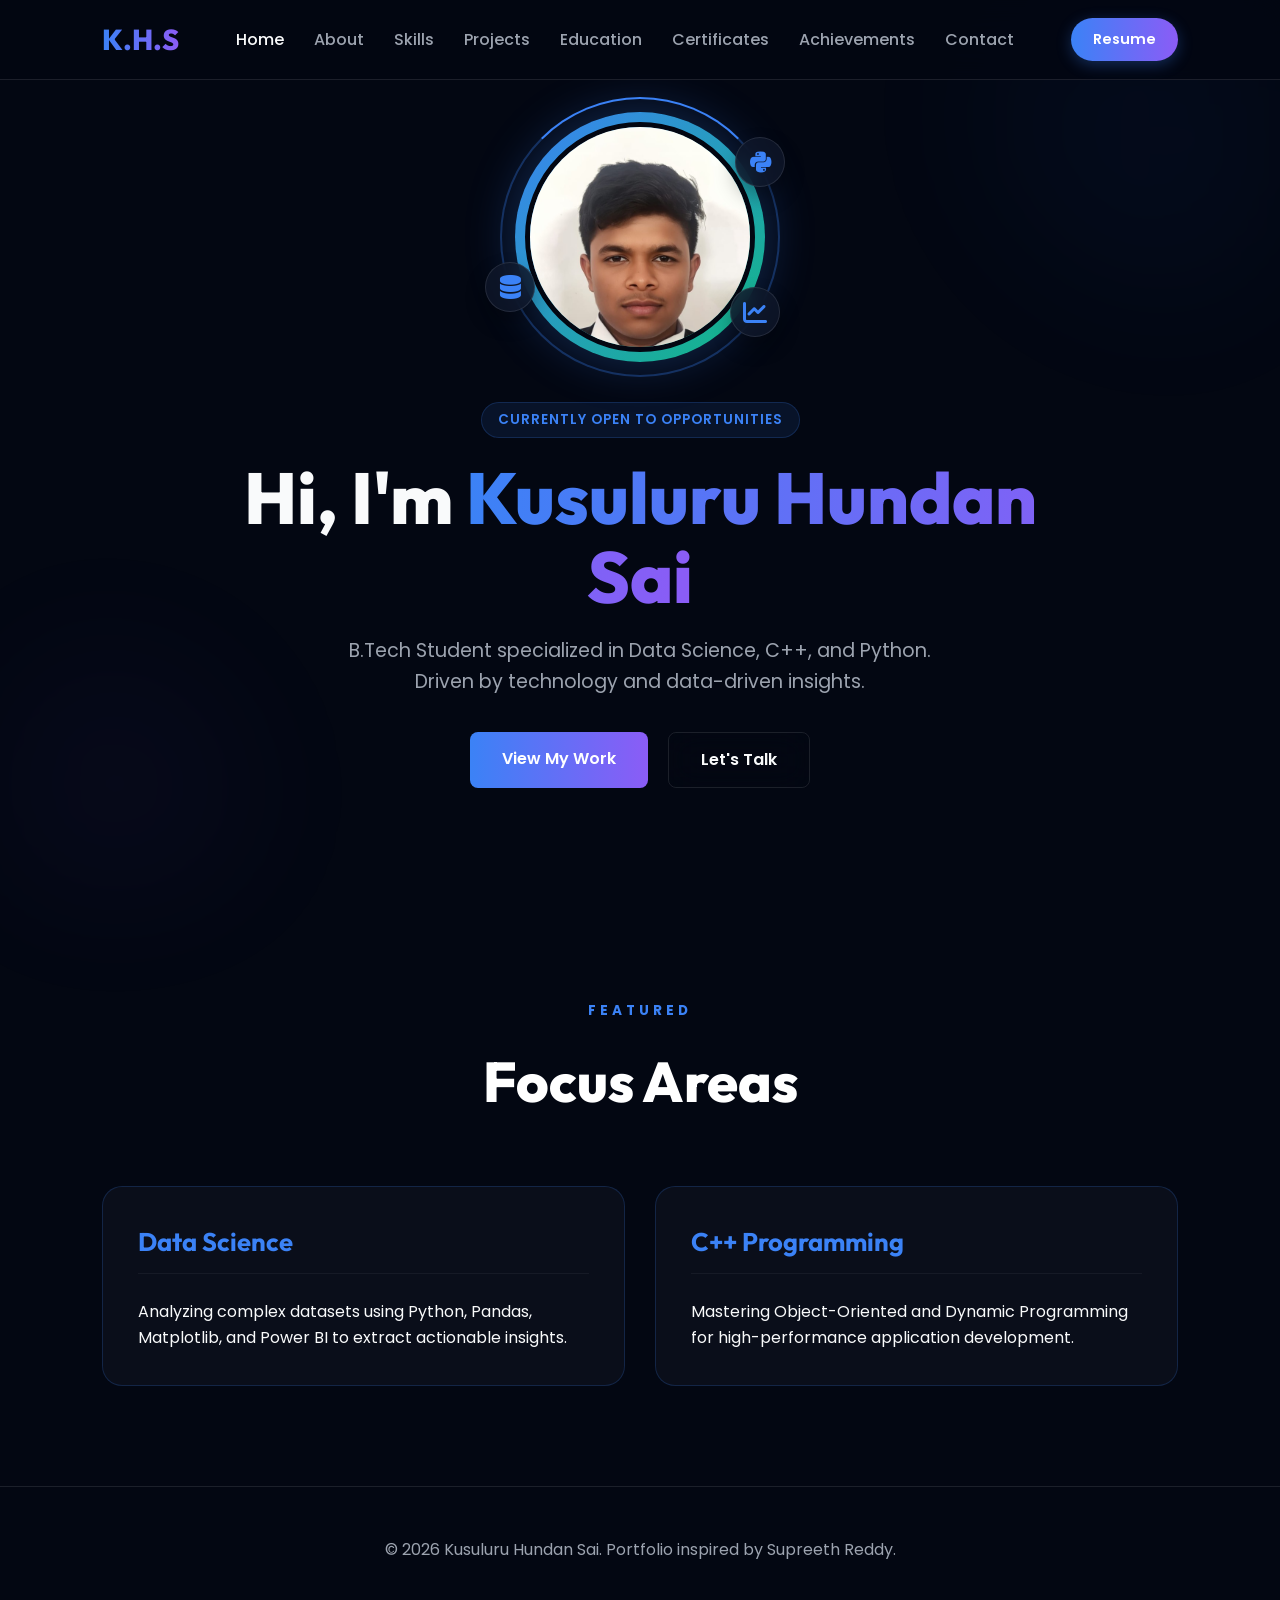
==== index.html @ da3a810d "first commit" ====
<!DOCTYPE html>
<html lang="en">

<head>
    <meta charset="UTF-8">
    <meta name="viewport" content="width=device-width, initial-scale=1.0">
    <title>Kusuluru Hundan Sai | Portfolio</title>
    <link rel="stylesheet" href="style.css">
    <link rel="stylesheet" href="https://cdnjs.cloudflare.com/ajax/libs/font-awesome/6.4.0/css/all.min.css">
    <link rel="stylesheet" href="https://unpkg.com/aos@next/dist/aos.css" />
</head>

<body>
    <div class="noise-overlay"></div>
    <div class="bg-blobs">
        <div class="blob blob-1"></div>
        <div class="blob blob-2"></div>
    </div>

    <nav>
        <div class="nav-logo">K.H.S</div>
        <div class="nav-links">
            <a href="index.html" class="active">Home</a>
            <a href="about.html">About</a>
            <a href="skills.html">Skills</a>
            <a href="projects.html">Projects</a>
            <a href="education.html">Education</a>
            <a href="certificates.html">Certificates</a>
            <a href="achievements.html">Achievements</a>
            <a href="contact.html">Contact</a>
        </div>
        <a href="#" class="btn-resume">Resume</a>
    </nav>

    <header class="hero">
        <div class="hero-content" data-aos="fade-up">
            <div class="hero-image">
                <div class="orbit-ring"></div>
                <img src="assets/profile.png" alt="Kusuluru Hundan Sai">
                <div class="tech-bubble tb-1"><i class="fab fa-python"></i></div>
                <div class="tech-bubble tb-2"><i class="fas fa-database"></i></div>
                <div class="tech-bubble tb-3"><i class="fas fa-chart-line"></i></div>
            </div>
            <div class="hero-badge">Currently Open to Opportunities</div>
            <h1 class="hero-title">Hi, I'm <span>Kusuluru Hundan Sai</span></h1>
            <p class="hero-desc">B.Tech Student specialized in Data Science, C++, and Python. Driven by technology and
                data-driven insights.</p>
            <div class="hero-btns">
                <a href="projects.html" class="btn-primary">View My Work</a>
                <a href="contact.html" class="btn-secondary">Let's Talk</a>
            </div>
        </div>
    </header>

    <section class="highlights">
        <div class="section-head" data-aos="fade-up">
            <span class="section-tag">Featured</span>
            <h2 class="section-title">Focus Areas</h2>
        </div>
        <div class="skills-editorial-grid">
            <div class="skill-category-card" data-aos="fade-right">
                <h3 class="skill-cat-title">Data Science</h3>
                <p>Analyzing complex datasets using Python, Pandas, Matplotlib, and Power BI to extract actionable
                    insights.</p>
            </div>
            <div class="skill-category-card" data-aos="fade-left">
                <h3 class="skill-cat-title">C++ Programming</h3>
                <p>Mastering Object-Oriented and Dynamic Programming for high-performance application development.</p>
            </div>
        </div>
    </section>

    <footer>
        <p>&copy; 2026 Kusuluru Hundan Sai. Portfolio inspired by Supreeth Reddy.</p>
    </footer>

    <script src="https://unpkg.com/aos@next/dist/aos.js"></script>
    <script>
        AOS.init({ duration: 1000, once: true });
    </script>
</body>

</html>
---- style.css ----
@import url('https://fonts.googleapis.com/css2?family=Poppins:wght@300;400;500;600;700;800&family=Outfit:wght@300;400;500;600;700;800&display=swap');

:root {
    --primary-color: #3b82f6;
    --secondary-color: #8b5cf6;
    --accent-color: #10b981;
    --bg-dark: #030712;
    --bg-card: rgba(255, 255, 255, 0.05);
    --text-main: #f9fafb;
    --text-muted: #9ca3af;
    --gradient-hero: linear-gradient(135deg, #1e293b 0%, #0f172a 100%);
    --gradient-accent: linear-gradient(90deg, #3b82f6, #8b5cf6);
    --glass-border: rgba(255, 255, 255, 0.1);
    --glass-blur: blur(16px);
    --transition: all 0.5s cubic-bezier(0.16, 1, 0.3, 1);
}

/* --- Theme Effects & Backgrounds --- */
.noise-overlay {
    position: fixed;
    top: 0;
    left: 0;
    width: 100%;
    height: 100%;
    z-index: 9999;
    pointer-events: none;
    opacity: 0.03;
    background: url('https://grainy-gradients.vercel.app/noise.svg');
}

.grid-background {
    position: fixed;
    top: 0;
    left: 0;
    width: 100%;
    height: 100%;
    background-image:
        linear-gradient(rgba(59, 130, 246, 0.08) 1px, transparent 1px),
        linear-gradient(90deg, rgba(59, 130, 246, 0.08) 1px, transparent 1px);
    background-size: 60px 60px;
    mask-image: radial-gradient(circle at var(--cursor-x, 50%) var(--cursor-y, 50%), black 0%, transparent 40%);
    -webkit-mask-image: radial-gradient(circle at var(--cursor-x, 50%) var(--cursor-y, 50%), black 0%, transparent 40%);
    z-index: -2;
    pointer-events: none;
    transition: mask-image 0.1s ease;
}

.bg-blobs {
    position: fixed;
    top: 0;
    left: 0;
    width: 100%;
    height: 100%;
    z-index: -1;
    overflow: hidden;
    filter: blur(80px);
    opacity: 0.3;
    pointer-events: none;
}

.blob {
    position: absolute;
    border-radius: 50%;
    background: var(--gradient-accent);
    filter: blur(40px);
    animation: blob-float 20s infinite alternate;
}

.blob-1 {
    width: 400px;
    height: 400px;
    top: -100px;
    right: -100px;
    background: rgba(59, 130, 246, 0.15);
}

.blob-2 {
    width: 300px;
    height: 300px;
    bottom: -50px;
    left: -50px;
    background: rgba(139, 92, 246, 0.15);
    animation-delay: -5s;
}

@keyframes blob-float {
    0% {
        transform: translate(0, 0) scale(1);
    }

    100% {
        transform: translate(100px, 50px) scale(1.1);
    }
}

/* --- Hero Animations --- */
@keyframes float {

    0%,
    100% {
        transform: translateY(0);
    }

    50% {
        transform: translateY(-20px);
    }
}

@keyframes gradient-move {
    0% {
        background-position: 0% 50%;
    }

    50% {
        background-position: 100% 50%;
    }

    100% {
        background-position: 0% 50%;
    }
}

@keyframes pulse-glow {
    0% {
        box-shadow: 0 0 0 0 rgba(59, 130, 246, 0.4);
    }

    70% {
        box-shadow: 0 0 0 15px rgba(59, 130, 246, 0);
    }

    100% {
        box-shadow: 0 0 0 0 rgba(59, 130, 246, 0);
    }
}

* {
    margin: 0;
    padding: 0;
    box-sizing: border-box;
    scroll-behavior: smooth;
}

body {
    font-family: 'Poppins', sans-serif;
    background-color: var(--bg-dark);
    color: var(--text-main);
    overflow-x: hidden;
    line-height: 1.6;
}

h1,
h2,
h3,
.nav-logo {
    font-family: 'Outfit', sans-serif;
}

a {
    text-decoration: none;
    color: inherit;
    transition: var(--transition);
}

ul {
    list-style: none;
}

/* Custom Scrollbar */
::-webkit-scrollbar {
    width: 10px;
}

::-webkit-scrollbar-track {
    background: var(--bg-dark);
}

::-webkit-scrollbar-thumb {
    background: #334155;
    border-radius: 10px;
}

::-webkit-scrollbar-thumb:hover {
    background: #475569;
}

/* --- Navigation --- */
nav {
    position: fixed;
    top: 0;
    width: 100%;
    height: 80px;
    display: flex;
    justify-content: space-between;
    align-items: center;
    padding: 0 8%;
    background: rgba(3, 7, 18, 0.8);
    backdrop-filter: var(--glass-blur);
    z-index: 1000;
    border-bottom: 1px solid var(--glass-border);
}

.nav-logo {
    font-size: 1.8rem;
    font-weight: 800;
    background: var(--gradient-accent);
    -webkit-background-clip: text;
    background-clip: text;
    -webkit-text-fill-color: transparent;
}

.nav-links {
    display: flex;
    gap: 30px;
}

.nav-links a {
    font-weight: 500;
    color: var(--text-muted);
}

.nav-links a:hover,
.nav-links a.active {
    color: var(--text-main);
}

.hero-image {
    position: relative;
    width: 250px;
    height: 250px;
    margin: 0 auto 40px;
    border-radius: 50%;
    padding: 10px;
    background: linear-gradient(135deg, var(--primary-color), var(--accent-color));
    box-shadow: 0 0 50px rgba(59, 130, 246, 0.3);
    z-index: 5;
}

.hero-image img {
    width: 100%;
    height: 100%;
    object-fit: cover;
    object-position: center 35%;
    border-radius: 50%;
    border: 5px solid var(--bg-dark);
    position: relative;
    z-index: 2;
}

.orbit-ring {
    position: absolute;
    top: -15px;
    left: -15px;
    right: -15px;
    bottom: -15px;
    border: 2px solid rgba(59, 130, 246, 0.3);
    border-radius: 50%;
    border-top-color: var(--primary-color);
    animation: rotate 10s linear infinite;
    z-index: 1;
}

@keyframes rotate {
    from {
        transform: rotate(0deg);
    }

    to {
        transform: rotate(360deg);
    }
}

.tech-bubble {
    position: absolute;
    width: 50px;
    height: 50px;
    background: rgba(15, 23, 42, 0.8);
    backdrop-filter: blur(10px);
    border: 1px solid var(--glass-border);
    border-radius: 50%;
    display: flex;
    align-items: center;
    justify-content: center;
    color: var(--primary-color);
    font-size: 1.5rem;
    z-index: 10;
    box-shadow: 0 10px 20px rgba(0, 0, 0, 0.3);
    animation: bubble-float 4s ease-in-out infinite;
}

.tb-1 {
    top: 10%;
    right: -20px;
    animation-delay: 0s;
}

.tb-2 {
    bottom: 20%;
    left: -30px;
    animation-delay: 1s;
}

.tb-3 {
    bottom: 10%;
    right: -15px;
    animation-delay: 2s;
}

@keyframes bubble-float {

    0%,
    100% {
        transform: translateY(0) scale(1);
    }

    50% {
        transform: translateY(-15px) scale(1.1);
    }
}

.hero-badge {
    background: rgba(59, 130, 246, 0.1);
    border: 1px solid rgba(59, 130, 246, 0.2);
    color: var(--primary-color);
    padding: 6px 16px;
    border-radius: 50px;
    font-size: 0.85rem;
    font-weight: 600;
    display: inline-block;
    margin-bottom: 20px;
    letter-spacing: 1px;
    text-transform: uppercase;
}

.btn-resume {
    padding: 10px 22px;
    border-radius: 50px;
    background: var(--gradient-accent);
    color: white;
    font-weight: 600;
    font-size: 0.9rem;
    box-shadow: 0 4px 15px rgba(59, 130, 246, 0.3);
    transition: transform 0.3s cubic-bezier(0.16, 1, 0.3, 1);
}

.btn-resume:hover {
    transform: scale(1.05);
}

/* --- Hero Section --- */
.hero {
    height: 100vh;
    display: flex;
    align-items: center;
    justify-content: center;
    padding: 0 8%;
    position: relative;
    overflow: hidden;
}

.hero-content {
    max-width: 800px;
    text-align: center;
    z-index: 10;
}

.hero-title {
    font-size: clamp(2.5rem, 8vw, 4.5rem);
    margin-bottom: 20px;
    line-height: 1.1;
    font-weight: 800;
}

.hero-title span {
    background: linear-gradient(90deg, #3b82f6, #8b5cf6, #10b981, #3b82f6);
    background-size: 300% 300%;
    -webkit-background-clip: text;
    background-clip: text;
    -webkit-text-fill-color: transparent;
    animation: gradient-move 8s ease infinite;
}

.hero-desc {
    font-size: clamp(1rem, 3vw, 1.2rem);
    color: var(--text-muted);
    margin-bottom: 35px;
    max-width: 600px;
    margin-left: auto;
    margin-right: auto;
}

.hero-btns {
    display: flex;
    gap: 20px;
    justify-content: center;
}

.btn-primary {
    padding: 14px 32px;
    background: var(--gradient-accent);
    color: white;
    border-radius: 8px;
    font-weight: 600;
}

.btn-secondary {
    padding: 14px 32px;
    border: 1px solid var(--glass-border);
    backdrop-filter: var(--glass-blur);
    border-radius: 8px;
    font-weight: 600;
}

/* --- Global Section Styles --- */
section {
    padding: 100px 8%;
}

.section-head {
    margin-bottom: 60px;
    text-align: center;
}

.section-tag {
    color: var(--primary-color);
    font-weight: 700;
    text-transform: uppercase;
    font-size: 0.85rem;
    letter-spacing: 4px;
    display: block;
    margin-bottom: 15px;
}

.section-title {
    font-size: clamp(2.5rem, 6vw, 3.5rem);
    font-weight: 800;
    color: #fff;
}

/* --- Skills Editorial --- */
.skills-editorial-grid {
    display: grid;
    grid-template-columns: repeat(auto-fit, minmax(400px, 1fr));
    gap: 30px;
}

.skill-category-card {
    background: #0a0e1a;
    border: 1px solid rgba(59, 130, 246, 0.2);
    border-radius: 20px;
    padding: 35px;
}

.skill-cat-title {
    font-size: 1.6rem;
    color: var(--primary-color);
    margin-bottom: 25px;
    border-bottom: 1px solid rgba(255, 255, 255, 0.05);
    padding-bottom: 10px;
}

.skills-items-inner {
    display: flex;
    flex-wrap: wrap;
    gap: 12px;
}

.skill-box {
    background: rgba(255, 255, 255, 0.02);
    border: 1px solid rgba(255, 255, 255, 0.05);
    border-radius: 12px;
    padding: 10px 15px;
    display: flex;
    align-items: center;
    gap: 10px;
    transition: var(--transition);
}

.skill-box:hover {
    background: rgba(59, 130, 246, 0.1);
    transform: translateY(-5px);
}

/* --- Projects Grid --- */
.projects-grid {
    display: grid;
    grid-template-columns: repeat(auto-fit, minmax(350px, 1fr));
    gap: 30px;
}

.project-card {
    background: var(--bg-card);
    border-radius: 24px;
    padding: 30px;
    border: 1px solid var(--glass-border);
    transition: var(--transition);
}

.project-card:hover {
    border-color: var(--primary-color);
    transform: translateY(-10px);
}

.card-img-container {
    height: 200px;
    margin-bottom: 20px;
    border-radius: 12px;
    overflow: hidden;
    position: relative;
    border: 1px solid var(--glass-border);
    background: rgba(0, 0, 0, 0.2);
}

.card-img-container img {
    width: 100%;
    height: 100%;
    object-fit: cover;
    transition: transform 0.5s ease;
}

.project-card:hover .card-img-container img {
    transform: scale(1.1);
}

/* --- Education Timeline --- */
.timeline-v2 {
    border-left: 2px solid var(--glass-border);
    max-width: 800px;
    margin: 0 auto;
    padding: 20px 0;
}

.timeline-v2-item {
    position: relative;
    margin-bottom: 40px;
    padding-left: 40px;
}

.timeline-v2-marker {
    position: absolute;
    left: -9px;
    top: 5px;
    width: 16px;
    height: 16px;
    background: var(--bg-dark);
    border: 3px solid var(--primary-color);
    border-radius: 50%;
}

.timeline-v2-content {
    background: var(--bg-card);
    padding: 25px;
    border-radius: 16px;
    border: 1px solid var(--glass-border);
}

/* --- Contact --- */
.contact-featured-grid {
    display: grid;
    grid-template-columns: repeat(auto-fit, minmax(280px, 1fr));
    gap: 20px;
}

.contact-premium-card {
    background: var(--bg-card);
    padding: 40px 30px;
    border-radius: 20px;
    border: 1px solid var(--glass-border);
    text-align: center;
    transition: var(--transition);
}

.contact-premium-card:hover {
    transform: translateY(-10px);
    border-color: var(--primary-color);
}

.contact-premium-card i {
    font-size: 2.5rem;
    color: var(--primary-color);
    margin-bottom: 20px;
}

footer {
    padding: 50px 8%;
    border-top: 1px solid var(--glass-border);
    text-align: center;
    color: var(--text-muted);
}

/* --- Responsive Media Queries --- */
@media (max-width: 992px) {
    nav {
        padding: 0 5%;
    }

    .nav-links {
        display: none;
        /* simple mobile nav for now, or could change to burger */
    }

    .hero-title {
        font-size: 3rem;
    }
}

@media (max-width: 768px) {
    section {
        padding: 60px 5%;
    }

    .hero {
        padding: 0 5%;
    }

    .hero-btns {
        flex-direction: column;
        width: 100%;
        max-width: 300px;
        margin: 0 auto;
    }

    .skills-editorial-grid {
        grid-template-columns: 1fr;
    }

    .projects-grid {
        grid-template-columns: 1fr;
    }
}

@media (max-width: 480px) {
    .nav-logo {
        font-size: 1.4rem;
    }

    .hero-title {
        font-size: 2.2rem;
    }

    .section-title {
        font-size: 2rem;
    }

    .hero-image {
        width: 200px;
        height: 200px;
    }
}
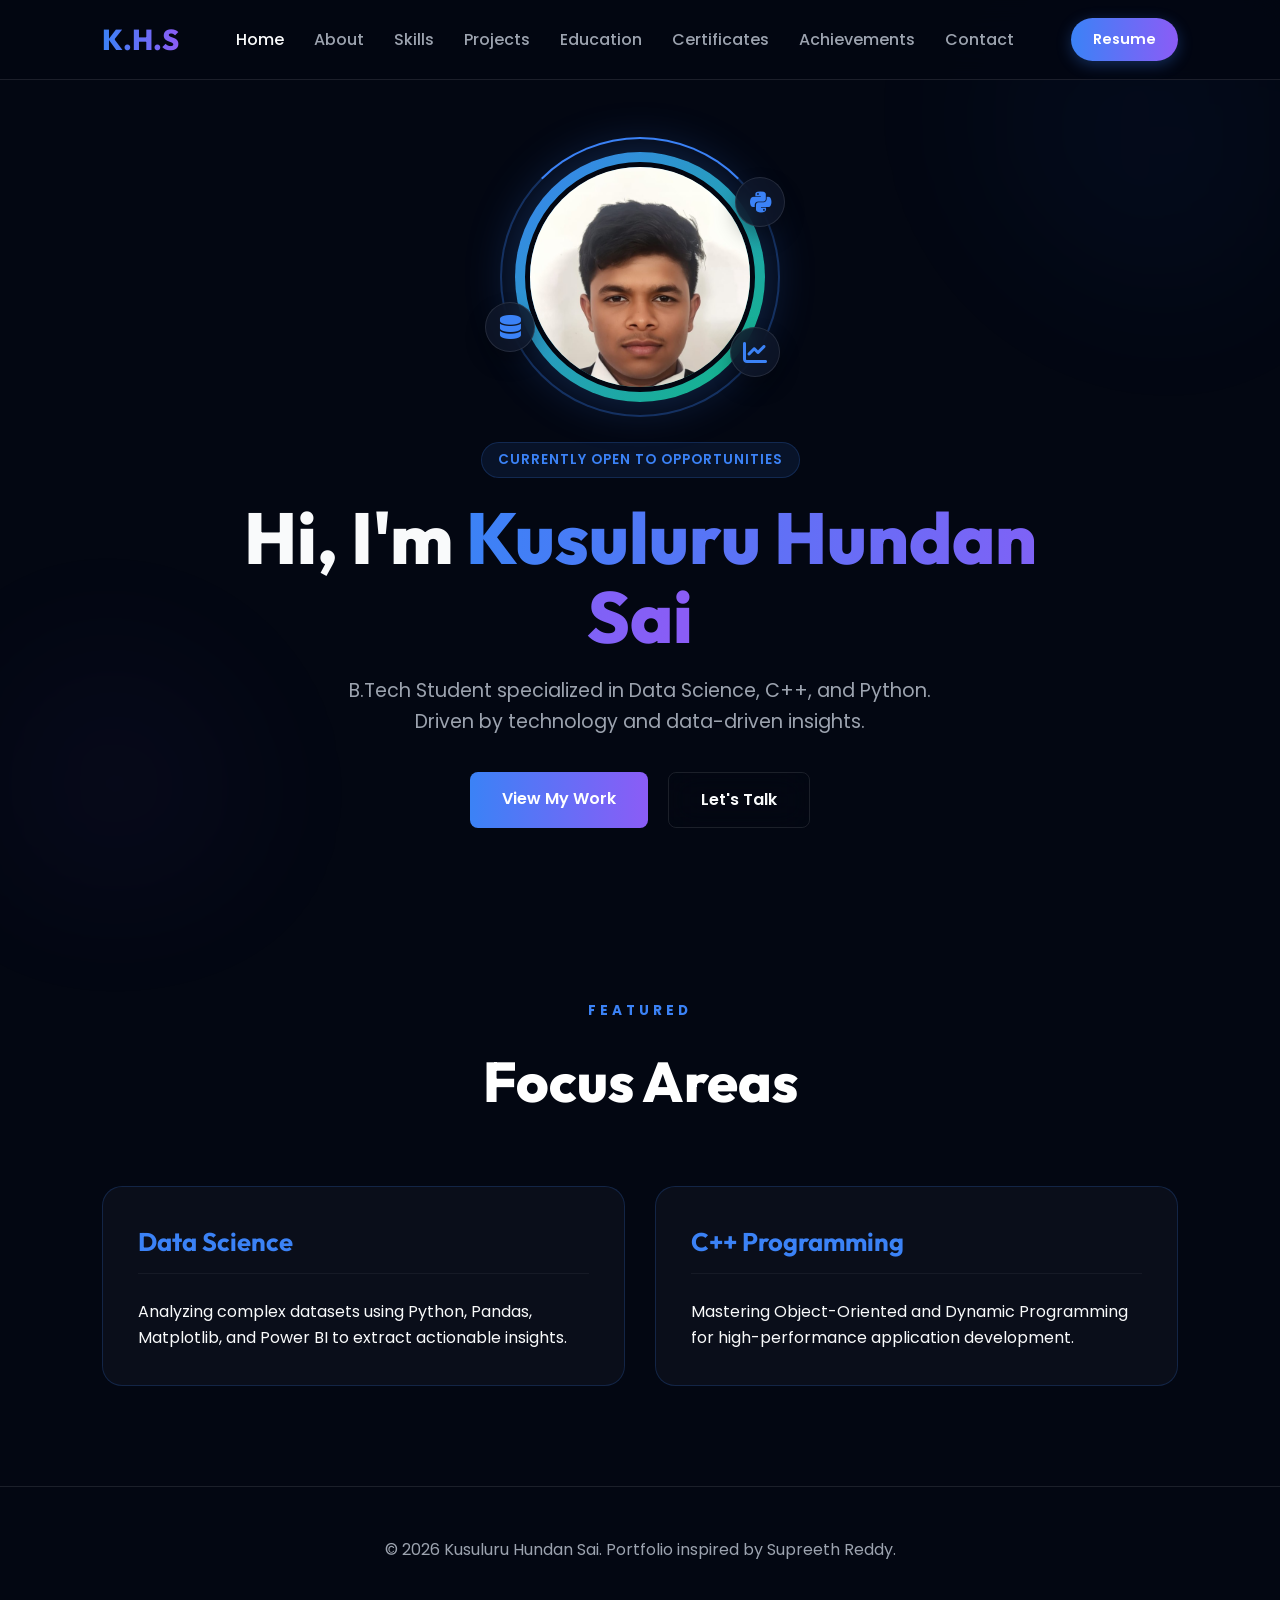
==== commit 5fab2097: "first commit" ====
--- a/index.html
+++ b/index.html
@@ -29,7 +29,7 @@
             <a href="achievements.html">Achievements</a>
             <a href="contact.html">Contact</a>
         </div>
-        <a href="#" class="btn-resume">Resume</a>
+        <a href="resume.pdf" class="btn-resume" target="_blank">Resume</a>
     </nav>
 
     <header class="hero">
--- a/style.css
+++ b/style.css
@@ -354,6 +354,7 @@
     align-items: center;
     justify-content: center;
     padding: 0 8%;
+    padding-top: 80px; /* offset for fixed navbar */
     position: relative;
     overflow: hidden;
 }
